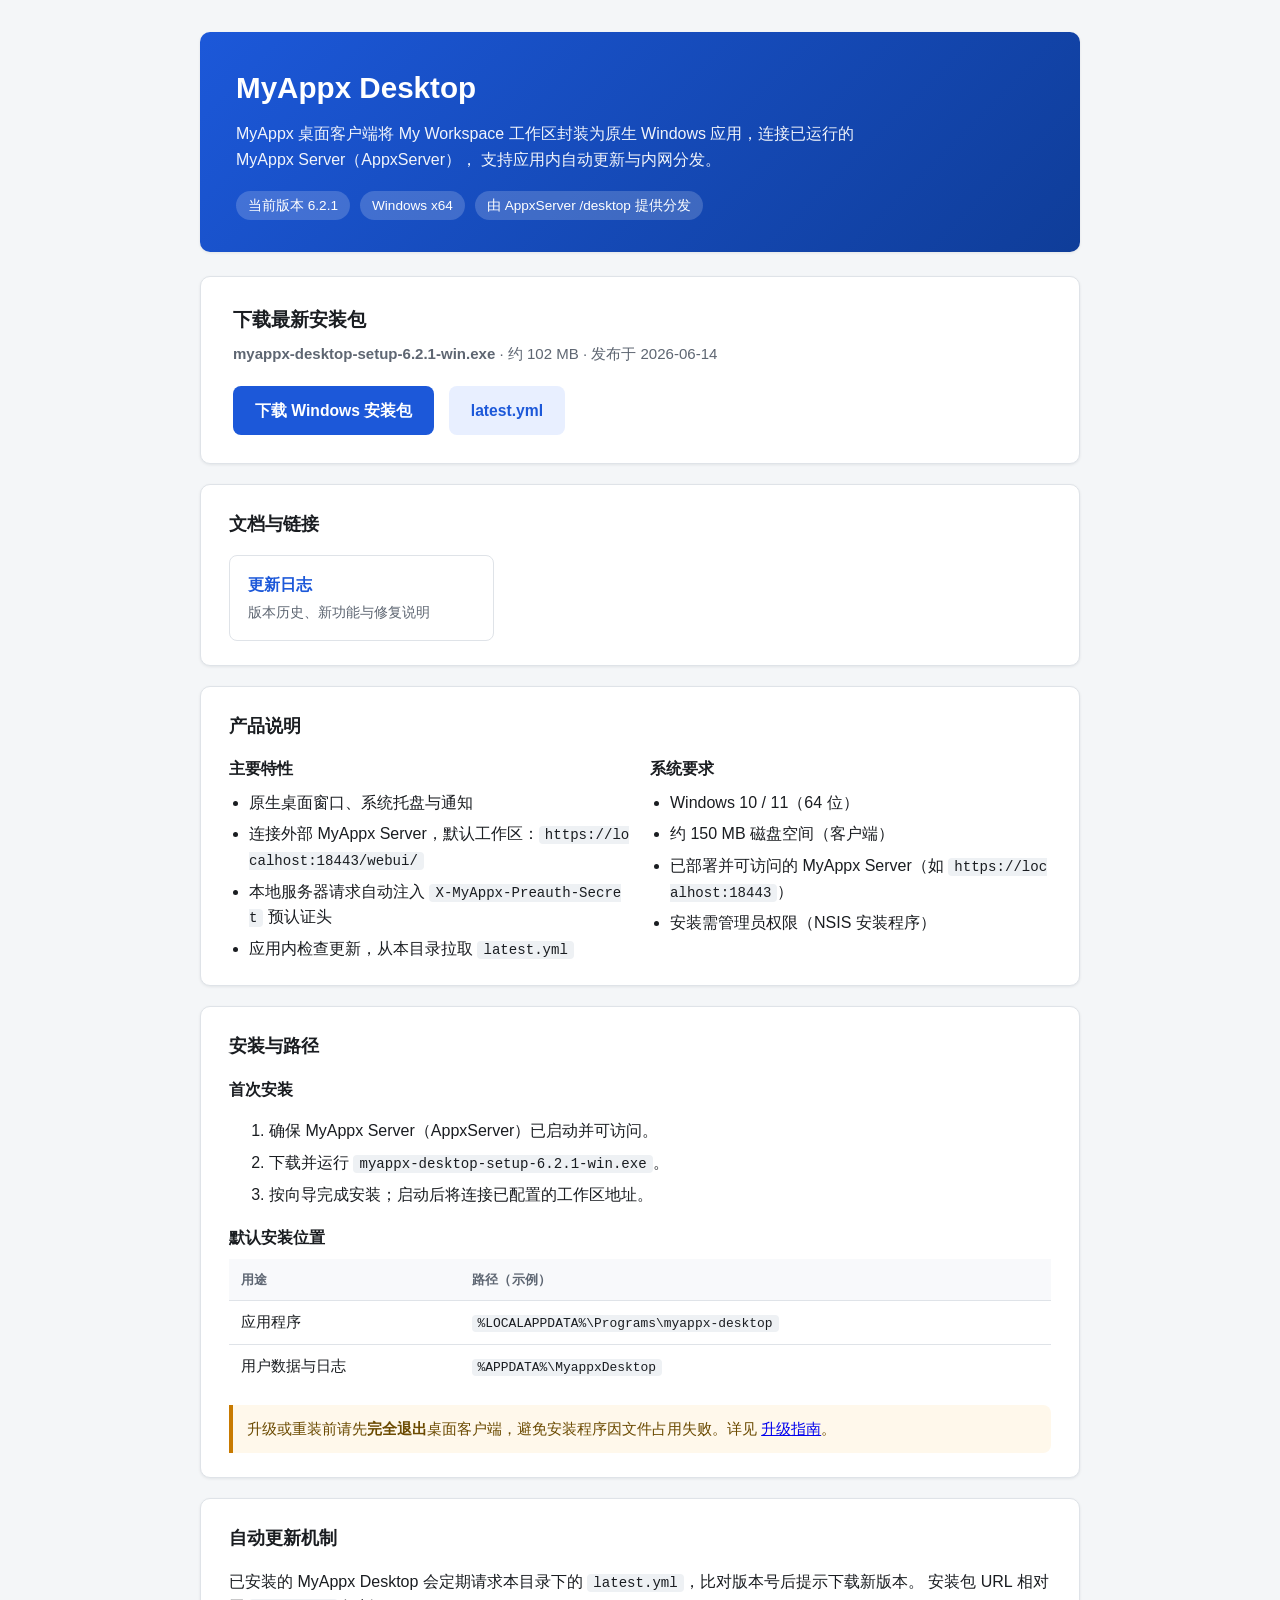
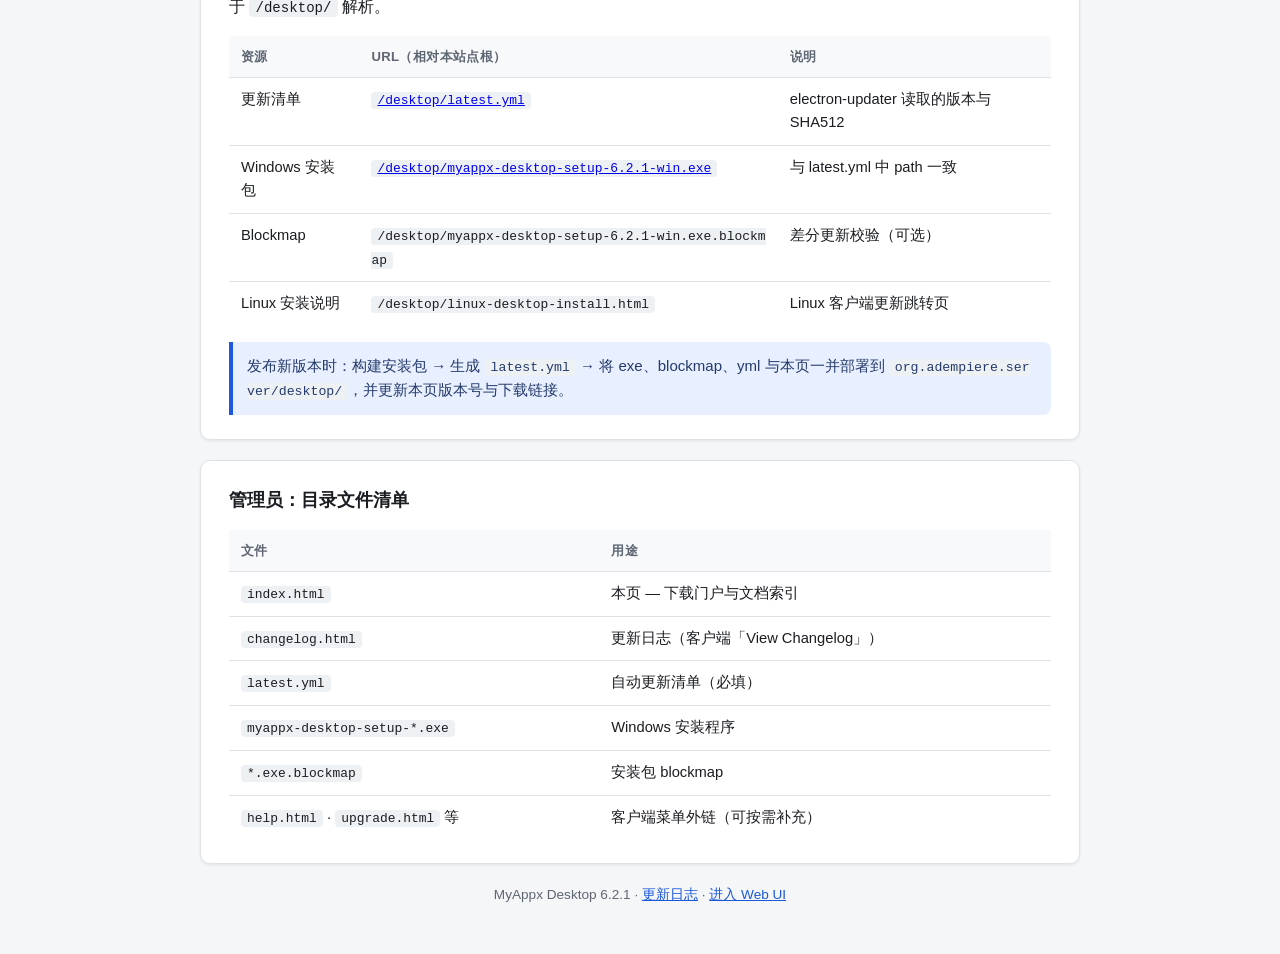
==== org.adempiere.server/desktop/index.html @ 24421d99 "..." ====
<!DOCTYPE html>
<html lang="zh-CN">
<head>
    <meta charset="utf-8">
    <meta name="viewport" content="width=device-width, initial-scale=1">
    <title>MyAppx Desktop — 下载与文档</title>
    <meta name="description" content="MyAppx Desktop 客户端下载、升级说明与帮助文档入口">
    <style>
        :root {
            --bg: #f4f6f8;
            --surface: #ffffff;
            --text: #1a1d21;
            --muted: #5e6672;
            --accent: #1c58d9;
            --accent-hover: #1548b8;
            --accent-soft: #e8efff;
            --border: #dfe3e8;
            --success: #0d8050;
            --warning: #c87a00;
            --radius: 10px;
            --shadow: 0 1px 3px rgba(16, 24, 40, 0.08);
        }

        * { box-sizing: border-box; }

        body {
            margin: 0;
            font-family: "Segoe UI", "PingFang SC", "Microsoft YaHei", sans-serif;
            background: var(--bg);
            color: var(--text);
            line-height: 1.6;
        }

        .page {
            max-width: 920px;
            margin: 0 auto;
            padding: 32px 20px 48px;
        }

        header {
            background: linear-gradient(135deg, #1c58d9 0%, #0f3d99 100%);
            color: #fff;
            border-radius: var(--radius);
            padding: 32px 36px;
            box-shadow: var(--shadow);
            margin-bottom: 24px;
        }

        header h1 {
            margin: 0 0 10px;
            font-size: 1.85rem;
            font-weight: 600;
        }

        header .lead {
            margin: 0;
            opacity: 0.94;
            font-size: 1rem;
            max-width: 640px;
        }

        .hero-meta {
            display: flex;
            flex-wrap: wrap;
            gap: 10px;
            margin-top: 18px;
        }

        .badge {
            display: inline-block;
            padding: 4px 12px;
            border-radius: 999px;
            background: rgba(255, 255, 255, 0.18);
            font-size: 0.85rem;
        }

        .download-panel {
            background: var(--surface);
            border: 1px solid var(--border);
            border-radius: var(--radius);
            padding: 28px 32px;
            margin-bottom: 20px;
            box-shadow: var(--shadow);
            display: flex;
            flex-wrap: wrap;
            align-items: center;
            justify-content: space-between;
            gap: 20px;
        }

        .download-panel .info h2 {
            margin: 0 0 6px;
            font-size: 1.2rem;
        }

        .download-panel .info p {
            margin: 0;
            color: var(--muted);
            font-size: 0.94rem;
        }

        .btn {
            display: inline-block;
            padding: 12px 22px;
            border-radius: 8px;
            font-size: 0.98rem;
            font-weight: 600;
            text-decoration: none;
            transition: background 0.15s;
        }

        .btn-primary {
            background: var(--accent);
            color: #fff;
        }

        .btn-primary:hover {
            background: var(--accent-hover);
        }

        .btn-secondary {
            background: var(--accent-soft);
            color: var(--accent);
            margin-left: 10px;
        }

        section {
            background: var(--surface);
            border: 1px solid var(--border);
            border-radius: var(--radius);
            padding: 24px 28px;
            margin-bottom: 20px;
            box-shadow: var(--shadow);
        }

        section h2 {
            margin: 0 0 16px;
            font-size: 1.15rem;
        }

        section h3 {
            margin: 18px 0 8px;
            font-size: 1rem;
        }

        section h3:first-of-type {
            margin-top: 0;
        }

        .grid {
            display: grid;
            grid-template-columns: repeat(auto-fill, minmax(200px, 1fr));
            gap: 14px;
        }

        .card {
            display: block;
            padding: 16px 18px;
            border: 1px solid var(--border);
            border-radius: 8px;
            text-decoration: none;
            color: inherit;
            transition: border-color 0.15s, box-shadow 0.15s;
        }

        .card:hover {
            border-color: var(--accent);
            box-shadow: 0 2px 8px rgba(28, 88, 217, 0.12);
        }

        .card .title {
            font-weight: 600;
            color: var(--accent);
            margin-bottom: 4px;
        }

        .card .desc {
            font-size: 0.88rem;
            color: var(--muted);
            margin: 0;
        }

        .card.disabled {
            opacity: 0.65;
            pointer-events: none;
        }

        table {
            width: 100%;
            border-collapse: collapse;
            font-size: 0.92rem;
        }

        th, td {
            text-align: left;
            padding: 10px 12px;
            border-bottom: 1px solid var(--border);
            vertical-align: top;
        }

        th {
            background: #f8f9fb;
            font-weight: 600;
            color: var(--muted);
            font-size: 0.82rem;
            text-transform: uppercase;
            letter-spacing: 0.03em;
        }

        tr:last-child td {
            border-bottom: none;
        }

        code, .path {
            font-family: Consolas, "Courier New", monospace;
            background: #eef1f4;
            padding: 1px 6px;
            border-radius: 4px;
            font-size: 0.88em;
            word-break: break-all;
        }

        ul {
            margin: 8px 0 0;
            padding-left: 1.25rem;
        }

        li + li { margin-top: 6px; }

        .note {
            background: var(--accent-soft);
            border-left: 4px solid var(--accent);
            padding: 12px 14px;
            border-radius: 0 8px 8px 0;
            margin-top: 16px;
            color: #243b6b;
            font-size: 0.94rem;
        }

        .note.warn {
            background: #fff8eb;
            border-left-color: var(--warning);
            color: #6b4a00;
        }

        footer {
            text-align: center;
            color: var(--muted);
            font-size: 0.85rem;
            margin-top: 8px;
        }

        footer a { color: var(--accent); }

        .two-col {
            display: grid;
            grid-template-columns: 1fr 1fr;
            gap: 20px;
        }

        @media (max-width: 640px) {
            .two-col { grid-template-columns: 1fr; }
            .btn-secondary { margin-left: 0; margin-top: 10px; display: inline-block; }
        }
    </style>
</head>
<body>
    <div class="page">
        <header>
            <h1>MyAppx Desktop</h1>
            <p class="lead">
                MyAppx 桌面客户端将 My Workspace 工作区封装为原生 Windows 应用，连接已运行的 MyAppx Server（AppxServer），
                支持应用内自动更新与内网分发。
            </p>
            <div class="hero-meta">
                <span class="badge">当前版本 6.2.1</span>
                <span class="badge">Windows x64</span>
                <span class="badge">由 AppxServer /desktop 提供分发</span>
            </div>
        </header>

        <div class="download-panel">
            <div class="info">
                <h2>下载最新安装包</h2>
                <p>
                    <strong>myappx-desktop-setup-6.2.1-win.exe</strong>
                    · 约 102 MB · 发布于 2026-06-14
                </p>
            </div>
            <div class="actions">
                <a class="btn btn-primary" href="myappx-desktop-setup-6.2.1-win.exe" download>
                    下载 Windows 安装包
                </a>
                <a class="btn btn-secondary" href="latest.yml">latest.yml</a>
            </div>
        </div>

        <section id="docs">
            <h2>文档与链接</h2>
            <div class="grid">
                <a class="card" href="changelog.html">
                    <div class="title">更新日志</div>
                    <p class="desc">版本历史、新功能与修复说明</p>
                </a>
            </div>
        </section>

        <section id="overview">
            <h2>产品说明</h2>
            <div class="two-col">
                <div>
                    <h3>主要特性</h3>
                    <ul>
                        <li>原生桌面窗口、系统托盘与通知</li>
                        <li>连接外部 MyAppx Server，默认工作区：<code>https://localhost:18443/webui/</code></li>
                        <li>本地服务器请求自动注入 <code>X-MyAppx-Preauth-Secret</code> 预认证头</li>
                        <li>应用内检查更新，从本目录拉取 <code>latest.yml</code></li>
                    </ul>
                </div>
                <div>
                    <h3>系统要求</h3>
                    <ul>
                        <li>Windows 10 / 11（64 位）</li>
                        <li>约 150 MB 磁盘空间（客户端）</li>
                        <li>已部署并可访问的 MyAppx Server（如 <code>https://localhost:18443</code>）</li>
                        <li>安装需管理员权限（NSIS 安装程序）</li>
                    </ul>
                </div>
            </div>
        </section>

        <section id="install">
            <h2>安装与路径</h2>
            <h3>首次安装</h3>
            <ol>
                <li>确保 MyAppx Server（AppxServer）已启动并可访问。</li>
                <li>下载并运行 <code>myappx-desktop-setup-6.2.1-win.exe</code>。</li>
                <li>按向导完成安装；启动后将连接已配置的工作区地址。</li>
            </ol>
            <h3>默认安装位置</h3>
            <table>
                <thead>
                    <tr>
                        <th>用途</th>
                        <th>路径（示例）</th>
                    </tr>
                </thead>
                <tbody>
                    <tr>
                        <td>应用程序</td>
                        <td><span class="path">%LOCALAPPDATA%\Programs\myappx-desktop</span></td>
                    </tr>
                    <tr>
                        <td>用户数据与日志</td>
                        <td><span class="path">%APPDATA%\MyappxDesktop</span></td>
                    </tr>
                </tbody>
            </table>
            <div class="note warn">
                升级或重装前请先<strong>完全退出</strong>桌面客户端，避免安装程序因文件占用失败。详见
                <a href="changelog.html#upgrade">升级指南</a>。
            </div>
        </section>

        <section id="update">
            <h2>自动更新机制</h2>
            <p>
                已安装的 MyAppx Desktop 会定期请求本目录下的 <code>latest.yml</code>，比对版本号后提示下载新版本。
                安装包 URL 相对于 <code>/desktop/</code> 解析。
            </p>
            <table>
                <thead>
                    <tr>
                        <th>资源</th>
                        <th>URL（相对本站点根）</th>
                        <th>说明</th>
                    </tr>
                </thead>
                <tbody>
                    <tr>
                        <td>更新清单</td>
                        <td><a href="latest.yml"><code>/desktop/latest.yml</code></a></td>
                        <td>electron-updater 读取的版本与 SHA512</td>
                    </tr>
                    <tr>
                        <td>Windows 安装包</td>
                        <td><a href="myappx-desktop-setup-6.2.1-win.exe"><code>/desktop/myappx-desktop-setup-6.2.1-win.exe</code></a></td>
                        <td>与 latest.yml 中 path 一致</td>
                    </tr>
                    <tr>
                        <td>Blockmap</td>
                        <td><code>/desktop/myappx-desktop-setup-6.2.1-win.exe.blockmap</code></td>
                        <td>差分更新校验（可选）</td>
                    </tr>
                    <tr>
                        <td>Linux 安装说明</td>
                        <td><code>/desktop/linux-desktop-install.html</code></td>
                        <td>Linux 客户端更新跳转页</td>
                    </tr>
                </tbody>
            </table>
            <div class="note">
                发布新版本时：构建安装包 → 生成 <code>latest.yml</code> → 将 exe、blockmap、yml 与本页一并部署到
                <code>org.adempiere.server/desktop/</code>，并更新本页版本号与下载链接。
            </div>
        </section>

        <section id="admin">
            <h2>管理员：目录文件清单</h2>
            <table>
                <thead>
                    <tr>
                        <th>文件</th>
                        <th>用途</th>
                    </tr>
                </thead>
                <tbody>
                    <tr>
                        <td><code>index.html</code></td>
                        <td>本页 — 下载门户与文档索引</td>
                    </tr>
                    <tr>
                        <td><code>changelog.html</code></td>
                        <td>更新日志（客户端「View Changelog」）</td>
                    </tr>
                    <tr>
                        <td><code>latest.yml</code></td>
                        <td>自动更新清单（必填）</td>
                    </tr>
                    <tr>
                        <td><code>myappx-desktop-setup-*.exe</code></td>
                        <td>Windows 安装程序</td>
                    </tr>
                    <tr>
                        <td><code>*.exe.blockmap</code></td>
                        <td>安装包 blockmap</td>
                    </tr>
                    <tr>
                        <td><code>help.html</code> · <code>upgrade.html</code> 等</td>
                        <td>客户端菜单外链（可按需补充）</td>
                    </tr>
                </tbody>
            </table>
        </section>

        <footer>
            MyAppx Desktop 6.2.1 ·
            <a href="changelog.html">更新日志</a> ·
            <a href="/webui/">进入 Web UI</a>
        </footer>
    </div>
</body>
</html>
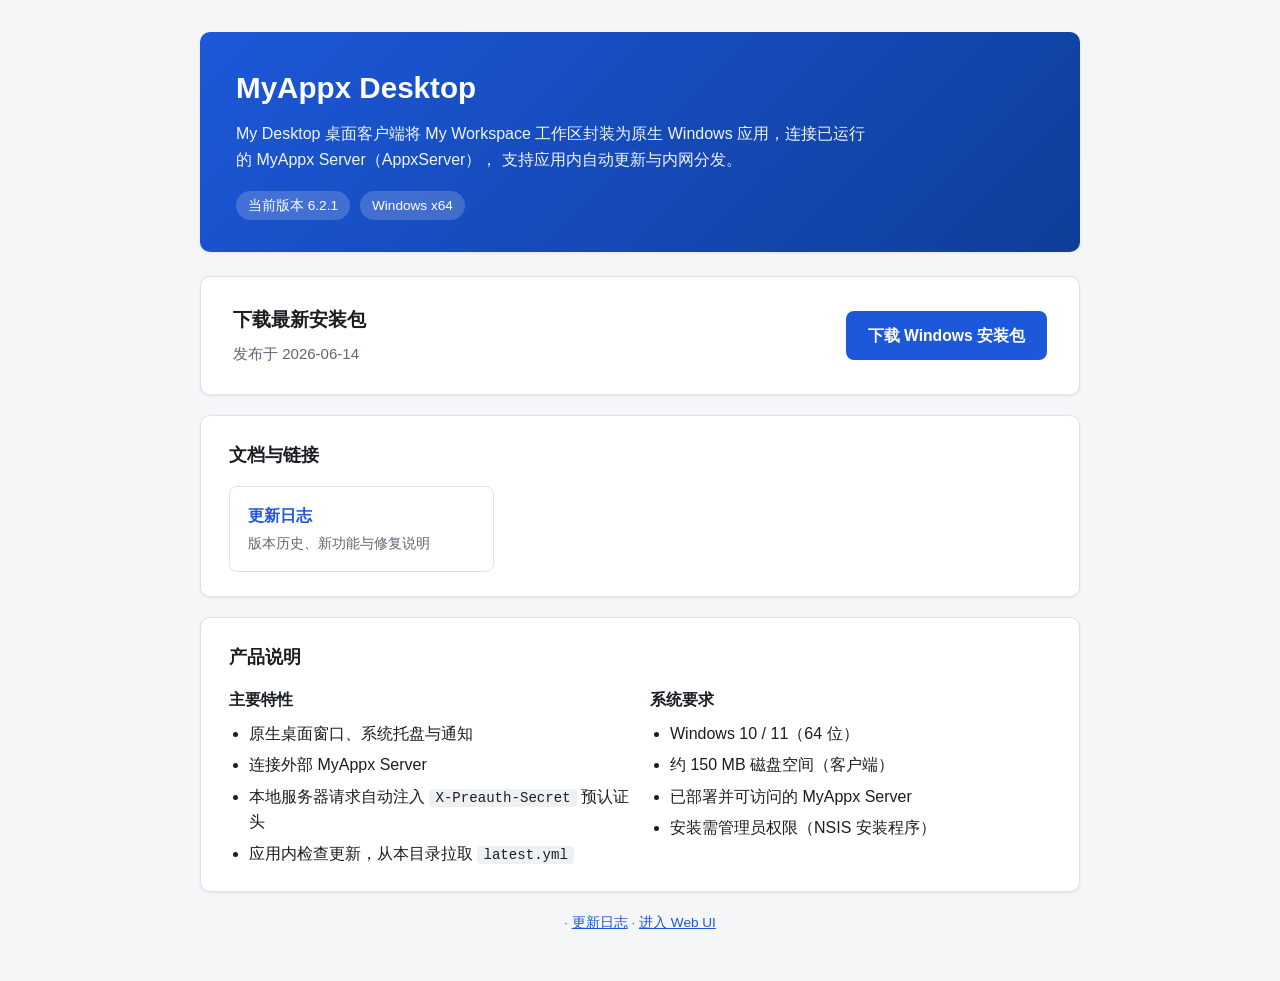
==== commit fce49523: "..." ====
--- a/org.adempiere.server/desktop/index.html
+++ b/org.adempiere.server/desktop/index.html
@@ -1,453 +1,336 @@
-<!DOCTYPE html>
-<html lang="zh-CN">
-<head>
-    <meta charset="utf-8">
-    <meta name="viewport" content="width=device-width, initial-scale=1">
-    <title>MyAppx Desktop — 下载与文档</title>
-    <meta name="description" content="MyAppx Desktop 客户端下载、升级说明与帮助文档入口">
-    <style>
-        :root {
-            --bg: #f4f6f8;
-            --surface: #ffffff;
-            --text: #1a1d21;
-            --muted: #5e6672;
-            --accent: #1c58d9;
-            --accent-hover: #1548b8;
-            --accent-soft: #e8efff;
-            --border: #dfe3e8;
-            --success: #0d8050;
-            --warning: #c87a00;
-            --radius: 10px;
-            --shadow: 0 1px 3px rgba(16, 24, 40, 0.08);
-        }
-
-        * { box-sizing: border-box; }
-
-        body {
-            margin: 0;
-            font-family: "Segoe UI", "PingFang SC", "Microsoft YaHei", sans-serif;
-            background: var(--bg);
-            color: var(--text);
-            line-height: 1.6;
-        }
-
-        .page {
-            max-width: 920px;
-            margin: 0 auto;
-            padding: 32px 20px 48px;
-        }
-
-        header {
-            background: linear-gradient(135deg, #1c58d9 0%, #0f3d99 100%);
-            color: #fff;
-            border-radius: var(--radius);
-            padding: 32px 36px;
-            box-shadow: var(--shadow);
-            margin-bottom: 24px;
-        }
-
-        header h1 {
-            margin: 0 0 10px;
-            font-size: 1.85rem;
-            font-weight: 600;
-        }
-
-        header .lead {
-            margin: 0;
-            opacity: 0.94;
-            font-size: 1rem;
-            max-width: 640px;
-        }
-
-        .hero-meta {
-            display: flex;
-            flex-wrap: wrap;
-            gap: 10px;
-            margin-top: 18px;
-        }
-
-        .badge {
-            display: inline-block;
-            padding: 4px 12px;
-            border-radius: 999px;
-            background: rgba(255, 255, 255, 0.18);
-            font-size: 0.85rem;
-        }
-
-        .download-panel {
-            background: var(--surface);
-            border: 1px solid var(--border);
-            border-radius: var(--radius);
-            padding: 28px 32px;
-            margin-bottom: 20px;
-            box-shadow: var(--shadow);
-            display: flex;
-            flex-wrap: wrap;
-            align-items: center;
-            justify-content: space-between;
-            gap: 20px;
-        }
-
-        .download-panel .info h2 {
-            margin: 0 0 6px;
-            font-size: 1.2rem;
-        }
-
-        .download-panel .info p {
-            margin: 0;
-            color: var(--muted);
-            font-size: 0.94rem;
-        }
-
-        .btn {
-            display: inline-block;
-            padding: 12px 22px;
-            border-radius: 8px;
-            font-size: 0.98rem;
-            font-weight: 600;
-            text-decoration: none;
-            transition: background 0.15s;
-        }
-
-        .btn-primary {
-            background: var(--accent);
-            color: #fff;
-        }
-
-        .btn-primary:hover {
-            background: var(--accent-hover);
-        }
-
-        .btn-secondary {
-            background: var(--accent-soft);
-            color: var(--accent);
-            margin-left: 10px;
-        }
-
-        section {
-            background: var(--surface);
-            border: 1px solid var(--border);
-            border-radius: var(--radius);
-            padding: 24px 28px;
-            margin-bottom: 20px;
-            box-shadow: var(--shadow);
-        }
-
-        section h2 {
-            margin: 0 0 16px;
-            font-size: 1.15rem;
-        }
-
-        section h3 {
-            margin: 18px 0 8px;
-            font-size: 1rem;
-        }
-
-        section h3:first-of-type {
-            margin-top: 0;
-        }
-
-        .grid {
-            display: grid;
-            grid-template-columns: repeat(auto-fill, minmax(200px, 1fr));
-            gap: 14px;
-        }
-
-        .card {
-            display: block;
-            padding: 16px 18px;
-            border: 1px solid var(--border);
-            border-radius: 8px;
-            text-decoration: none;
-            color: inherit;
-            transition: border-color 0.15s, box-shadow 0.15s;
-        }
-
-        .card:hover {
-            border-color: var(--accent);
-            box-shadow: 0 2px 8px rgba(28, 88, 217, 0.12);
-        }
-
-        .card .title {
-            font-weight: 600;
-            color: var(--accent);
-            margin-bottom: 4px;
-        }
-
-        .card .desc {
-            font-size: 0.88rem;
-            color: var(--muted);
-            margin: 0;
-        }
-
-        .card.disabled {
-            opacity: 0.65;
-            pointer-events: none;
-        }
-
-        table {
-            width: 100%;
-            border-collapse: collapse;
-            font-size: 0.92rem;
-        }
-
-        th, td {
-            text-align: left;
-            padding: 10px 12px;
-            border-bottom: 1px solid var(--border);
-            vertical-align: top;
-        }
-
-        th {
-            background: #f8f9fb;
-            font-weight: 600;
-            color: var(--muted);
-            font-size: 0.82rem;
-            text-transform: uppercase;
-            letter-spacing: 0.03em;
-        }
-
-        tr:last-child td {
-            border-bottom: none;
-        }
-
-        code, .path {
-            font-family: Consolas, "Courier New", monospace;
-            background: #eef1f4;
-            padding: 1px 6px;
-            border-radius: 4px;
-            font-size: 0.88em;
-            word-break: break-all;
-        }
-
-        ul {
-            margin: 8px 0 0;
-            padding-left: 1.25rem;
-        }
-
-        li + li { margin-top: 6px; }
-
-        .note {
-            background: var(--accent-soft);
-            border-left: 4px solid var(--accent);
-            padding: 12px 14px;
-            border-radius: 0 8px 8px 0;
-            margin-top: 16px;
-            color: #243b6b;
-            font-size: 0.94rem;
-        }
-
-        .note.warn {
-            background: #fff8eb;
-            border-left-color: var(--warning);
-            color: #6b4a00;
-        }
-
-        footer {
-            text-align: center;
-            color: var(--muted);
-            font-size: 0.85rem;
-            margin-top: 8px;
-        }
-
-        footer a { color: var(--accent); }
-
-        .two-col {
-            display: grid;
-            grid-template-columns: 1fr 1fr;
-            gap: 20px;
-        }
-
-        @media (max-width: 640px) {
-            .two-col { grid-template-columns: 1fr; }
-            .btn-secondary { margin-left: 0; margin-top: 10px; display: inline-block; }
-        }
-    </style>
-</head>
-<body>
-    <div class="page">
-        <header>
-            <h1>MyAppx Desktop</h1>
-            <p class="lead">
-                MyAppx 桌面客户端将 My Workspace 工作区封装为原生 Windows 应用，连接已运行的 MyAppx Server（AppxServer），
-                支持应用内自动更新与内网分发。
-            </p>
-            <div class="hero-meta">
-                <span class="badge">当前版本 6.2.1</span>
-                <span class="badge">Windows x64</span>
-                <span class="badge">由 AppxServer /desktop 提供分发</span>
-            </div>
-        </header>
-
-        <div class="download-panel">
-            <div class="info">
-                <h2>下载最新安装包</h2>
-                <p>
-                    <strong>myappx-desktop-setup-6.2.1-win.exe</strong>
-                    · 约 102 MB · 发布于 2026-06-14
-                </p>
-            </div>
-            <div class="actions">
-                <a class="btn btn-primary" href="myappx-desktop-setup-6.2.1-win.exe" download>
-                    下载 Windows 安装包
-                </a>
-                <a class="btn btn-secondary" href="latest.yml">latest.yml</a>
-            </div>
-        </div>
-
-        <section id="docs">
-            <h2>文档与链接</h2>
-            <div class="grid">
-                <a class="card" href="changelog.html">
-                    <div class="title">更新日志</div>
-                    <p class="desc">版本历史、新功能与修复说明</p>
-                </a>
-            </div>
-        </section>
-
-        <section id="overview">
-            <h2>产品说明</h2>
-            <div class="two-col">
-                <div>
-                    <h3>主要特性</h3>
-                    <ul>
-                        <li>原生桌面窗口、系统托盘与通知</li>
-                        <li>连接外部 MyAppx Server，默认工作区：<code>https://localhost:18443/webui/</code></li>
-                        <li>本地服务器请求自动注入 <code>X-MyAppx-Preauth-Secret</code> 预认证头</li>
-                        <li>应用内检查更新，从本目录拉取 <code>latest.yml</code></li>
-                    </ul>
-                </div>
-                <div>
-                    <h3>系统要求</h3>
-                    <ul>
-                        <li>Windows 10 / 11（64 位）</li>
-                        <li>约 150 MB 磁盘空间（客户端）</li>
-                        <li>已部署并可访问的 MyAppx Server（如 <code>https://localhost:18443</code>）</li>
-                        <li>安装需管理员权限（NSIS 安装程序）</li>
-                    </ul>
-                </div>
-            </div>
-        </section>
-
-        <section id="install">
-            <h2>安装与路径</h2>
-            <h3>首次安装</h3>
-            <ol>
-                <li>确保 MyAppx Server（AppxServer）已启动并可访问。</li>
-                <li>下载并运行 <code>myappx-desktop-setup-6.2.1-win.exe</code>。</li>
-                <li>按向导完成安装；启动后将连接已配置的工作区地址。</li>
-            </ol>
-            <h3>默认安装位置</h3>
-            <table>
-                <thead>
-                    <tr>
-                        <th>用途</th>
-                        <th>路径（示例）</th>
-                    </tr>
-                </thead>
-                <tbody>
-                    <tr>
-                        <td>应用程序</td>
-                        <td><span class="path">%LOCALAPPDATA%\Programs\myappx-desktop</span></td>
-                    </tr>
-                    <tr>
-                        <td>用户数据与日志</td>
-                        <td><span class="path">%APPDATA%\MyappxDesktop</span></td>
-                    </tr>
-                </tbody>
-            </table>
-            <div class="note warn">
-                升级或重装前请先<strong>完全退出</strong>桌面客户端，避免安装程序因文件占用失败。详见
-                <a href="changelog.html#upgrade">升级指南</a>。
-            </div>
-        </section>
-
-        <section id="update">
-            <h2>自动更新机制</h2>
-            <p>
-                已安装的 MyAppx Desktop 会定期请求本目录下的 <code>latest.yml</code>，比对版本号后提示下载新版本。
-                安装包 URL 相对于 <code>/desktop/</code> 解析。
-            </p>
-            <table>
-                <thead>
-                    <tr>
-                        <th>资源</th>
-                        <th>URL（相对本站点根）</th>
-                        <th>说明</th>
-                    </tr>
-                </thead>
-                <tbody>
-                    <tr>
-                        <td>更新清单</td>
-                        <td><a href="latest.yml"><code>/desktop/latest.yml</code></a></td>
-                        <td>electron-updater 读取的版本与 SHA512</td>
-                    </tr>
-                    <tr>
-                        <td>Windows 安装包</td>
-                        <td><a href="myappx-desktop-setup-6.2.1-win.exe"><code>/desktop/myappx-desktop-setup-6.2.1-win.exe</code></a></td>
-                        <td>与 latest.yml 中 path 一致</td>
-                    </tr>
-                    <tr>
-                        <td>Blockmap</td>
-                        <td><code>/desktop/myappx-desktop-setup-6.2.1-win.exe.blockmap</code></td>
-                        <td>差分更新校验（可选）</td>
-                    </tr>
-                    <tr>
-                        <td>Linux 安装说明</td>
-                        <td><code>/desktop/linux-desktop-install.html</code></td>
-                        <td>Linux 客户端更新跳转页</td>
-                    </tr>
-                </tbody>
-            </table>
-            <div class="note">
-                发布新版本时：构建安装包 → 生成 <code>latest.yml</code> → 将 exe、blockmap、yml 与本页一并部署到
-                <code>org.adempiere.server/desktop/</code>，并更新本页版本号与下载链接。
-            </div>
-        </section>
-
-        <section id="admin">
-            <h2>管理员：目录文件清单</h2>
-            <table>
-                <thead>
-                    <tr>
-                        <th>文件</th>
-                        <th>用途</th>
-                    </tr>
-                </thead>
-                <tbody>
-                    <tr>
-                        <td><code>index.html</code></td>
-                        <td>本页 — 下载门户与文档索引</td>
-                    </tr>
-                    <tr>
-                        <td><code>changelog.html</code></td>
-                        <td>更新日志（客户端「View Changelog」）</td>
-                    </tr>
-                    <tr>
-                        <td><code>latest.yml</code></td>
-                        <td>自动更新清单（必填）</td>
-                    </tr>
-                    <tr>
-                        <td><code>myappx-desktop-setup-*.exe</code></td>
-                        <td>Windows 安装程序</td>
-                    </tr>
-                    <tr>
-                        <td><code>*.exe.blockmap</code></td>
-                        <td>安装包 blockmap</td>
-                    </tr>
-                    <tr>
-                        <td><code>help.html</code> · <code>upgrade.html</code> 等</td>
-                        <td>客户端菜单外链（可按需补充）</td>
-                    </tr>
-                </tbody>
-            </table>
-        </section>
-
-        <footer>
-            MyAppx Desktop 6.2.1 ·
-            <a href="changelog.html">更新日志</a> ·
-            <a href="/webui/">进入 Web UI</a>
-        </footer>
-    </div>
-</body>
-</html>
+<!DOCTYPE html>
+<html lang="zh-CN">
+<head>
+    <meta charset="utf-8">
+    <meta name="viewport" content="width=device-width, initial-scale=1">
+    <title>MyAppx Desktop — 下载与文档</title>
+    <meta name="description" content="My Desktop 客户端下载、升级说明与帮助文档入口">
+    <style>
+        :root {
+            --bg: #f4f6f8;
+            --surface: #ffffff;
+            --text: #1a1d21;
+            --muted: #5e6672;
+            --accent: #1c58d9;
+            --accent-hover: #1548b8;
+            --accent-soft: #e8efff;
+            --border: #dfe3e8;
+            --success: #0d8050;
+            --warning: #c87a00;
+            --radius: 10px;
+            --shadow: 0 1px 3px rgba(16, 24, 40, 0.08);
+        }
+
+        * { box-sizing: border-box; }
+
+        body {
+            margin: 0;
+            font-family: "Segoe UI", "PingFang SC", "Microsoft YaHei", sans-serif;
+            background: var(--bg);
+            color: var(--text);
+            line-height: 1.6;
+        }
+
+        .page {
+            max-width: 920px;
+            margin: 0 auto;
+            padding: 32px 20px 48px;
+        }
+
+        header {
+            background: linear-gradient(135deg, #1c58d9 0%, #0f3d99 100%);
+            color: #fff;
+            border-radius: var(--radius);
+            padding: 32px 36px;
+            box-shadow: var(--shadow);
+            margin-bottom: 24px;
+        }
+
+        header h1 {
+            margin: 0 0 10px;
+            font-size: 1.85rem;
+            font-weight: 600;
+        }
+
+        header .lead {
+            margin: 0;
+            opacity: 0.94;
+            font-size: 1rem;
+            max-width: 640px;
+        }
+
+        .hero-meta {
+            display: flex;
+            flex-wrap: wrap;
+            gap: 10px;
+            margin-top: 18px;
+        }
+
+        .badge {
+            display: inline-block;
+            padding: 4px 12px;
+            border-radius: 999px;
+            background: rgba(255, 255, 255, 0.18);
+            font-size: 0.85rem;
+        }
+
+        .download-panel {
+            background: var(--surface);
+            border: 1px solid var(--border);
+            border-radius: var(--radius);
+            padding: 28px 32px;
+            margin-bottom: 20px;
+            box-shadow: var(--shadow);
+            display: flex;
+            flex-wrap: wrap;
+            align-items: center;
+            justify-content: space-between;
+            gap: 20px;
+        }
+
+        .download-panel .info h2 {
+            margin: 0 0 6px;
+            font-size: 1.2rem;
+        }
+
+        .download-panel .info p {
+            margin: 0;
+            color: var(--muted);
+            font-size: 0.94rem;
+        }
+
+        .btn {
+            display: inline-block;
+            padding: 12px 22px;
+            border-radius: 8px;
+            font-size: 0.98rem;
+            font-weight: 600;
+            text-decoration: none;
+            transition: background 0.15s;
+        }
+
+        .btn-primary {
+            background: var(--accent);
+            color: #fff;
+        }
+
+        .btn-primary:hover {
+            background: var(--accent-hover);
+        }
+
+        .btn-secondary {
+            background: var(--accent-soft);
+            color: var(--accent);
+            margin-left: 10px;
+        }
+
+        section {
+            background: var(--surface);
+            border: 1px solid var(--border);
+            border-radius: var(--radius);
+            padding: 24px 28px;
+            margin-bottom: 20px;
+            box-shadow: var(--shadow);
+        }
+
+        section h2 {
+            margin: 0 0 16px;
+            font-size: 1.15rem;
+        }
+
+        section h3 {
+            margin: 18px 0 8px;
+            font-size: 1rem;
+        }
+
+        section h3:first-of-type {
+            margin-top: 0;
+        }
+
+        .grid {
+            display: grid;
+            grid-template-columns: repeat(auto-fill, minmax(200px, 1fr));
+            gap: 14px;
+        }
+
+        .card {
+            display: block;
+            padding: 16px 18px;
+            border: 1px solid var(--border);
+            border-radius: 8px;
+            text-decoration: none;
+            color: inherit;
+            transition: border-color 0.15s, box-shadow 0.15s;
+        }
+
+        .card:hover {
+            border-color: var(--accent);
+            box-shadow: 0 2px 8px rgba(28, 88, 217, 0.12);
+        }
+
+        .card .title {
+            font-weight: 600;
+            color: var(--accent);
+            margin-bottom: 4px;
+        }
+
+        .card .desc {
+            font-size: 0.88rem;
+            color: var(--muted);
+            margin: 0;
+        }
+
+        .card.disabled {
+            opacity: 0.65;
+            pointer-events: none;
+        }
+
+        table {
+            width: 100%;
+            border-collapse: collapse;
+            font-size: 0.92rem;
+        }
+
+        th, td {
+            text-align: left;
+            padding: 10px 12px;
+            border-bottom: 1px solid var(--border);
+            vertical-align: top;
+        }
+
+        th {
+            background: #f8f9fb;
+            font-weight: 600;
+            color: var(--muted);
+            font-size: 0.82rem;
+            text-transform: uppercase;
+            letter-spacing: 0.03em;
+        }
+
+        tr:last-child td {
+            border-bottom: none;
+        }
+
+        code, .path {
+            font-family: Consolas, "Courier New", monospace;
+            background: #eef1f4;
+            padding: 1px 6px;
+            border-radius: 4px;
+            font-size: 0.88em;
+            word-break: break-all;
+        }
+
+        ul {
+            margin: 8px 0 0;
+            padding-left: 1.25rem;
+        }
+
+        li + li { margin-top: 6px; }
+
+        .note {
+            background: var(--accent-soft);
+            border-left: 4px solid var(--accent);
+            padding: 12px 14px;
+            border-radius: 0 8px 8px 0;
+            margin-top: 16px;
+            color: #243b6b;
+            font-size: 0.94rem;
+        }
+
+        .note.warn {
+            background: #fff8eb;
+            border-left-color: var(--warning);
+            color: #6b4a00;
+        }
+
+        footer {
+            text-align: center;
+            color: var(--muted);
+            font-size: 0.85rem;
+            margin-top: 8px;
+        }
+
+        footer a { color: var(--accent); }
+
+        .two-col {
+            display: grid;
+            grid-template-columns: 1fr 1fr;
+            gap: 20px;
+        }
+
+        @media (max-width: 640px) {
+            .two-col { grid-template-columns: 1fr; }
+            .btn-secondary { margin-left: 0; margin-top: 10px; display: inline-block; }
+        }
+    </style>
+</head>
+<body>
+    <div class="page">
+        <header>
+            <h1>MyAppx Desktop</h1>
+            <p class="lead">
+                My Desktop 桌面客户端将 My Workspace 工作区封装为原生 Windows 应用，连接已运行的 MyAppx Server（AppxServer），
+                支持应用内自动更新与内网分发。
+            </p>
+            <div class="hero-meta">
+                <span class="badge">当前版本 6.2.1</span>
+                <span class="badge">Windows x64</span>
+            </div>
+        </header>
+
+        <div class="download-panel">
+            <div class="info">
+                <h2>下载最新安装包</h2>
+                <p>
+                    发布于 2026-06-14
+                </p>
+            </div>
+            <div class="actions">
+                <a class="btn btn-primary" href="myedi-desktop-setup-6.2.1-win.exe" download>
+                    下载 Windows 安装包
+                </a>
+            </div>
+        </div>
+
+        <section id="docs">
+            <h2>文档与链接</h2>
+            <div class="grid">
+                <a class="card" href="changelog.html">
+                    <div class="title">更新日志</div>
+                    <p class="desc">版本历史、新功能与修复说明</p>
+                </a>
+            </div>
+        </section>
+
+        <section id="overview">
+            <h2>产品说明</h2>
+            <div class="two-col">
+                <div>
+                    <h3>主要特性</h3>
+                    <ul>
+                        <li>原生桌面窗口、系统托盘与通知</li>
+                        <li>连接外部 MyAppx Server</li>
+                        <li>本地服务器请求自动注入 <code>X-Preauth-Secret</code> 预认证头</li>
+                        <li>应用内检查更新，从本目录拉取 <code>latest.yml</code></li>
+                    </ul>
+                </div>
+                <div>
+                    <h3>系统要求</h3>
+                    <ul>
+                        <li>Windows 10 / 11（64 位）</li>
+                        <li>约 150 MB 磁盘空间（客户端）</li>
+                        <li>已部署并可访问的 MyAppx Server</li>
+                        <li>安装需管理员权限（NSIS 安装程序）</li>
+                    </ul>
+                </div>
+            </div>
+        </section>
+
+        <footer>
+             ·
+            <a href="changelog.html">更新日志</a> ·
+            <a href="/webui/">进入 Web UI</a>
+        </footer>
+    </div>
+</body>
+</html>
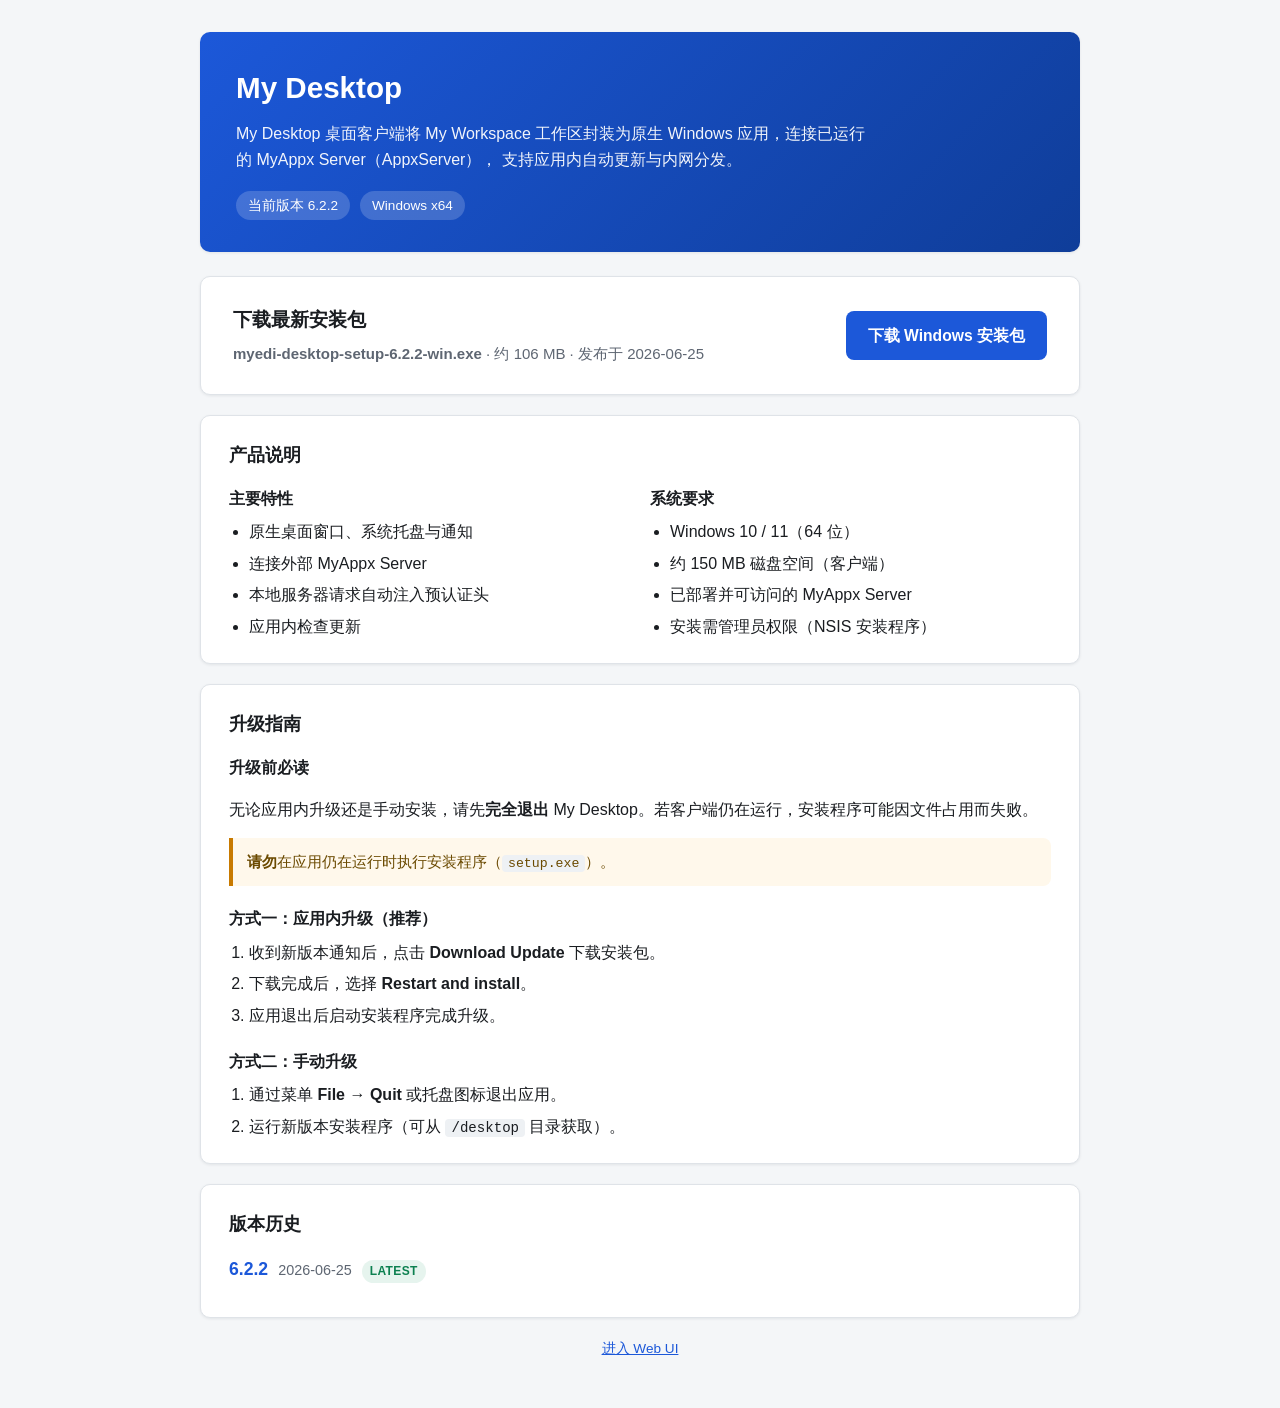
==== commit 87774951: "..." ====
--- a/org.adempiere.server/desktop/index.html
+++ b/org.adempiere.server/desktop/index.html
@@ -3,8 +3,8 @@
 <head>
     <meta charset="utf-8">
     <meta name="viewport" content="width=device-width, initial-scale=1">
-    <title>MyAppx Desktop — 下载与文档</title>
-    <meta name="description" content="My Desktop 客户端下载、升级说明与帮助文档入口">
+    <title>My Desktop — 下载与文档</title>
+    <meta name="description" content="My Desktop 客户端下载、升级说明与版本更新日志">
     <style>
         :root {
             --bg: #f4f6f8;
@@ -220,12 +220,65 @@
             word-break: break-all;
         }
 
-        ul {
+        ol, ul {
             margin: 8px 0 0;
             padding-left: 1.25rem;
         }
 
         li + li { margin-top: 6px; }
+
+        .release {
+            border-top: 1px solid var(--border);
+            padding-top: 20px;
+            margin-top: 20px;
+        }
+
+        .release:first-of-type {
+            border-top: none;
+            padding-top: 0;
+            margin-top: 0;
+        }
+
+        .release-header {
+            display: flex;
+            flex-wrap: wrap;
+            align-items: baseline;
+            gap: 10px;
+            margin-bottom: 10px;
+        }
+
+        .release-header .version {
+            font-size: 1.1rem;
+            font-weight: 600;
+            color: var(--accent);
+        }
+
+        .release-header .date {
+            color: var(--muted);
+            font-size: 0.9rem;
+        }
+
+        .tag {
+            display: inline-block;
+            font-size: 0.75rem;
+            font-weight: 600;
+            text-transform: uppercase;
+            letter-spacing: 0.03em;
+            padding: 2px 8px;
+            border-radius: 999px;
+            background: #e6f4ee;
+            color: var(--success);
+        }
+
+        .tag.fix {
+            background: #fdecea;
+            color: #b42318;
+        }
+
+        .tag.improve {
+            background: var(--accent-soft);
+            color: var(--accent);
+        }
 
         .note {
             background: var(--accent-soft);
@@ -267,13 +320,13 @@
 <body>
     <div class="page">
         <header>
-            <h1>MyAppx Desktop</h1>
+            <h1>My Desktop</h1>
             <p class="lead">
                 My Desktop 桌面客户端将 My Workspace 工作区封装为原生 Windows 应用，连接已运行的 MyAppx Server（AppxServer），
                 支持应用内自动更新与内网分发。
             </p>
             <div class="hero-meta">
-                <span class="badge">当前版本 6.2.1</span>
+                <span class="badge">当前版本 6.2.2</span>
                 <span class="badge">Windows x64</span>
             </div>
         </header>
@@ -282,25 +335,16 @@
             <div class="info">
                 <h2>下载最新安装包</h2>
                 <p>
-                    发布于 2026-06-14
+                    <strong>myedi-desktop-setup-6.2.2-win.exe</strong>
+                    · 约 106 MB · 发布于 2026-06-25
                 </p>
             </div>
             <div class="actions">
-                <a class="btn btn-primary" href="myedi-desktop-setup-6.2.1-win.exe" download>
+                <a class="btn btn-primary" href="myedi-desktop-setup-6.2.2-win.exe" download>
                     下载 Windows 安装包
                 </a>
             </div>
         </div>
-
-        <section id="docs">
-            <h2>文档与链接</h2>
-            <div class="grid">
-                <a class="card" href="changelog.html">
-                    <div class="title">更新日志</div>
-                    <p class="desc">版本历史、新功能与修复说明</p>
-                </a>
-            </div>
-        </section>
 
         <section id="overview">
             <h2>产品说明</h2>
@@ -310,8 +354,8 @@
                     <ul>
                         <li>原生桌面窗口、系统托盘与通知</li>
                         <li>连接外部 MyAppx Server</li>
-                        <li>本地服务器请求自动注入 <code>X-Preauth-Secret</code> 预认证头</li>
-                        <li>应用内检查更新，从本目录拉取 <code>latest.yml</code></li>
+                        <li>本地服务器请求自动注入预认证头</li>
+                        <li>应用内检查更新</li>
                     </ul>
                 </div>
                 <div>
@@ -326,9 +370,43 @@
             </div>
         </section>
 
+        <section id="upgrade">
+            <h2>升级指南</h2>
+
+            <h3>升级前必读</h3>
+            <p>无论应用内升级还是手动安装，请先<strong>完全退出</strong> My Desktop。若客户端仍在运行，安装程序可能因文件占用而失败。</p>
+
+            <div class="note warn">
+                <strong>请勿</strong>在应用仍在运行时执行安装程序（<code>setup.exe</code>）。
+            </div>
+
+            <h3 style="margin-top: 20px;">方式一：应用内升级（推荐）</h3>
+            <ol>
+                <li>收到新版本通知后，点击 <strong>Download Update</strong> 下载安装包。</li>
+                <li>下载完成后，选择 <strong>Restart and install</strong>。</li>
+                <li>应用退出后启动安装程序完成升级。</li>
+            </ol>
+
+            <h3 style="margin-top: 20px;">方式二：手动升级</h3>
+            <ol>
+                <li>通过菜单 <strong>File → Quit</strong> 或托盘图标退出应用。</li>
+                <li>运行新版本安装程序（可从 <code>/desktop</code> 目录获取）。</li>
+            </ol>
+        </section>
+
+        <section id="changelog">
+            <h2>版本历史</h2>
+
+            <article class="release">
+                <div class="release-header">
+                    <span class="version">6.2.2</span>
+                    <span class="date">2026-06-25</span>
+                    <span class="tag">Latest</span>
+                </div>
+            </article>
+        </section>
+
         <footer>
-             ·
-            <a href="changelog.html">更新日志</a> ·
             <a href="/webui/">进入 Web UI</a>
         </footer>
     </div>
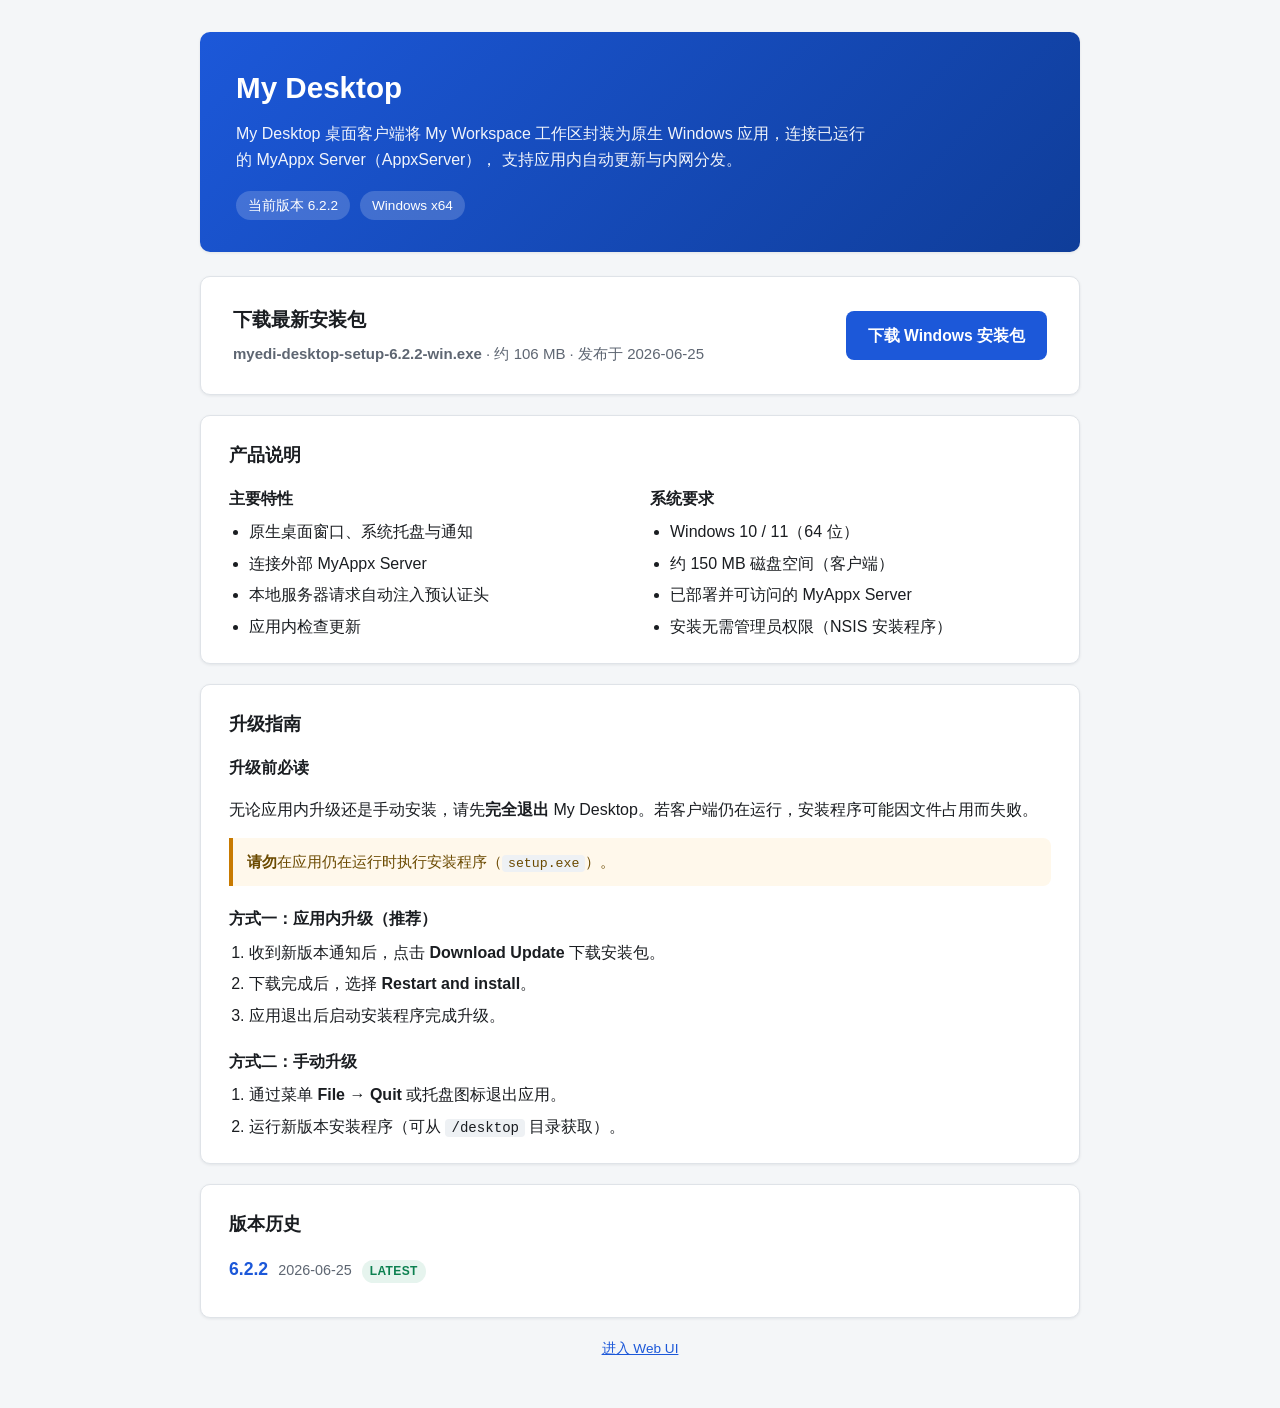
==== commit 9aef0824: "..." ====
--- a/org.adempiere.server/desktop/index.html
+++ b/org.adempiere.server/desktop/index.html
@@ -364,7 +364,7 @@
                         <li>Windows 10 / 11（64 位）</li>
                         <li>约 150 MB 磁盘空间（客户端）</li>
                         <li>已部署并可访问的 MyAppx Server</li>
-                        <li>安装需管理员权限（NSIS 安装程序）</li>
+                        <li>安装无需管理员权限（NSIS 安装程序）</li>
                     </ul>
                 </div>
             </div>
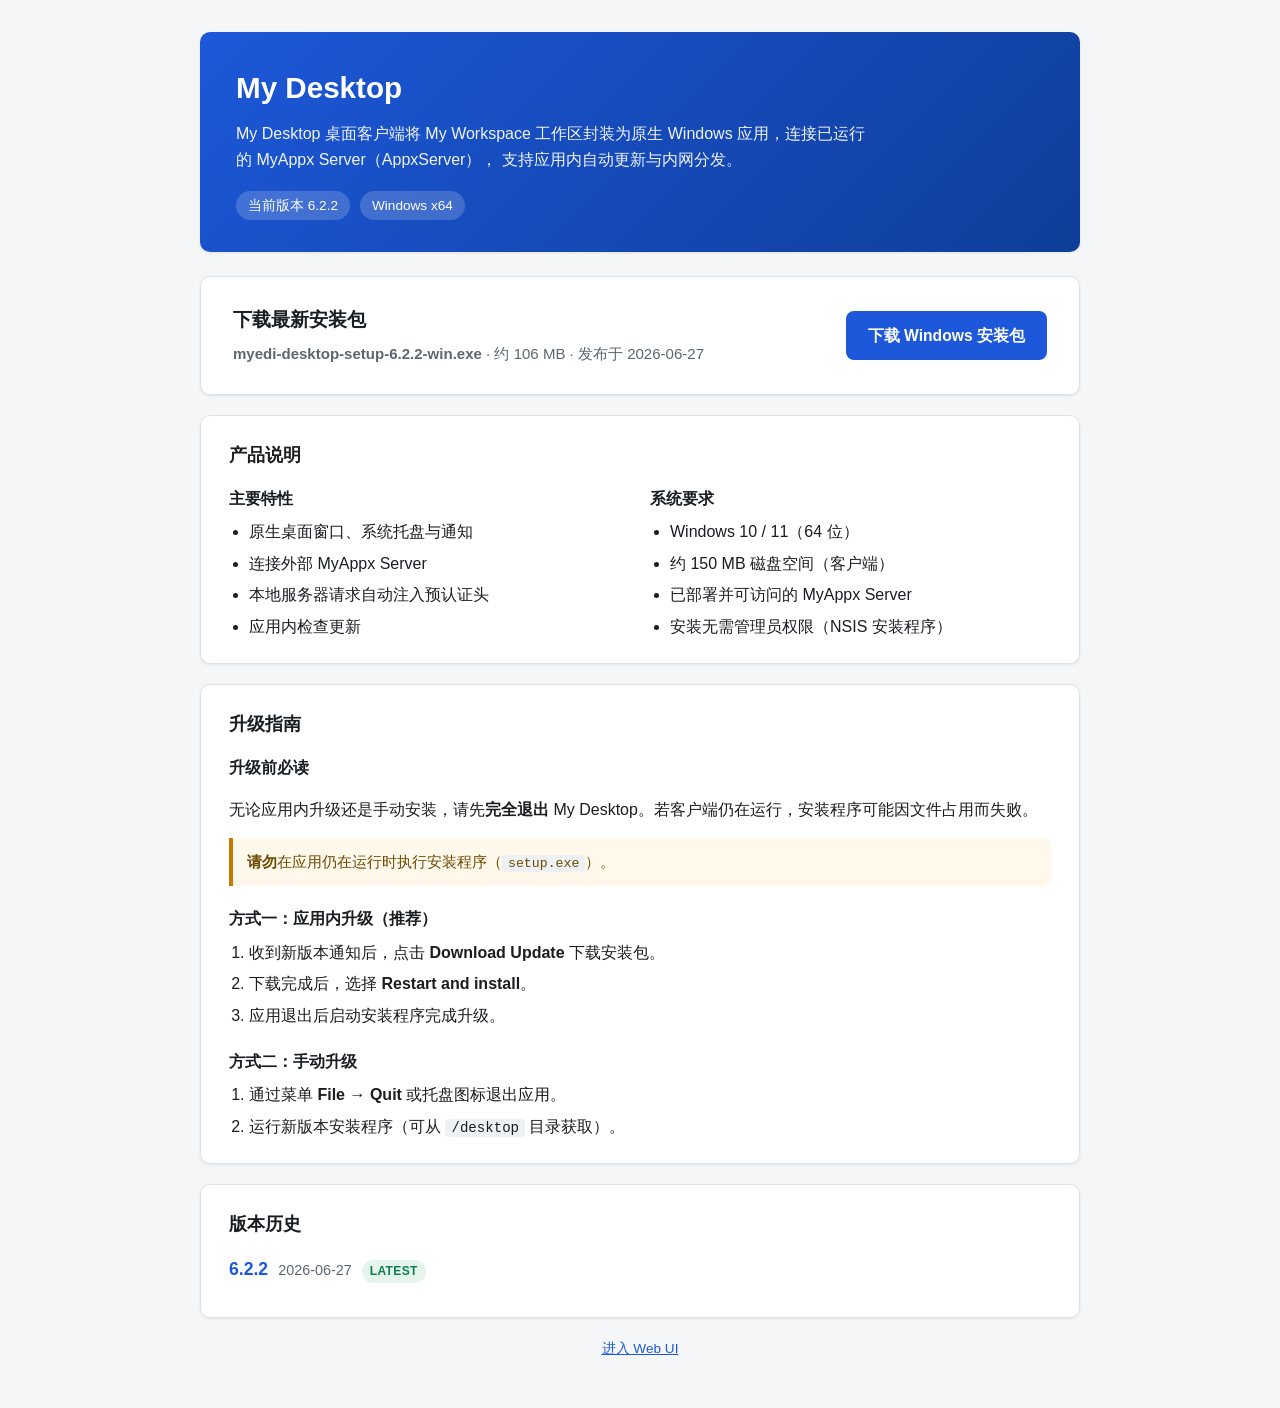
==== commit d1f5fcb7: "..." ====
--- a/org.adempiere.server/desktop/index.html
+++ b/org.adempiere.server/desktop/index.html
@@ -336,7 +336,7 @@
                 <h2>下载最新安装包</h2>
                 <p>
                     <strong>myedi-desktop-setup-6.2.2-win.exe</strong>
-                    · 约 106 MB · 发布于 2026-06-25
+                    · 约 106 MB · 发布于 2026-06-27
                 </p>
             </div>
             <div class="actions">
@@ -400,7 +400,7 @@
             <article class="release">
                 <div class="release-header">
                     <span class="version">6.2.2</span>
-                    <span class="date">2026-06-25</span>
+                    <span class="date">2026-06-27</span>
                     <span class="tag">Latest</span>
                 </div>
             </article>
